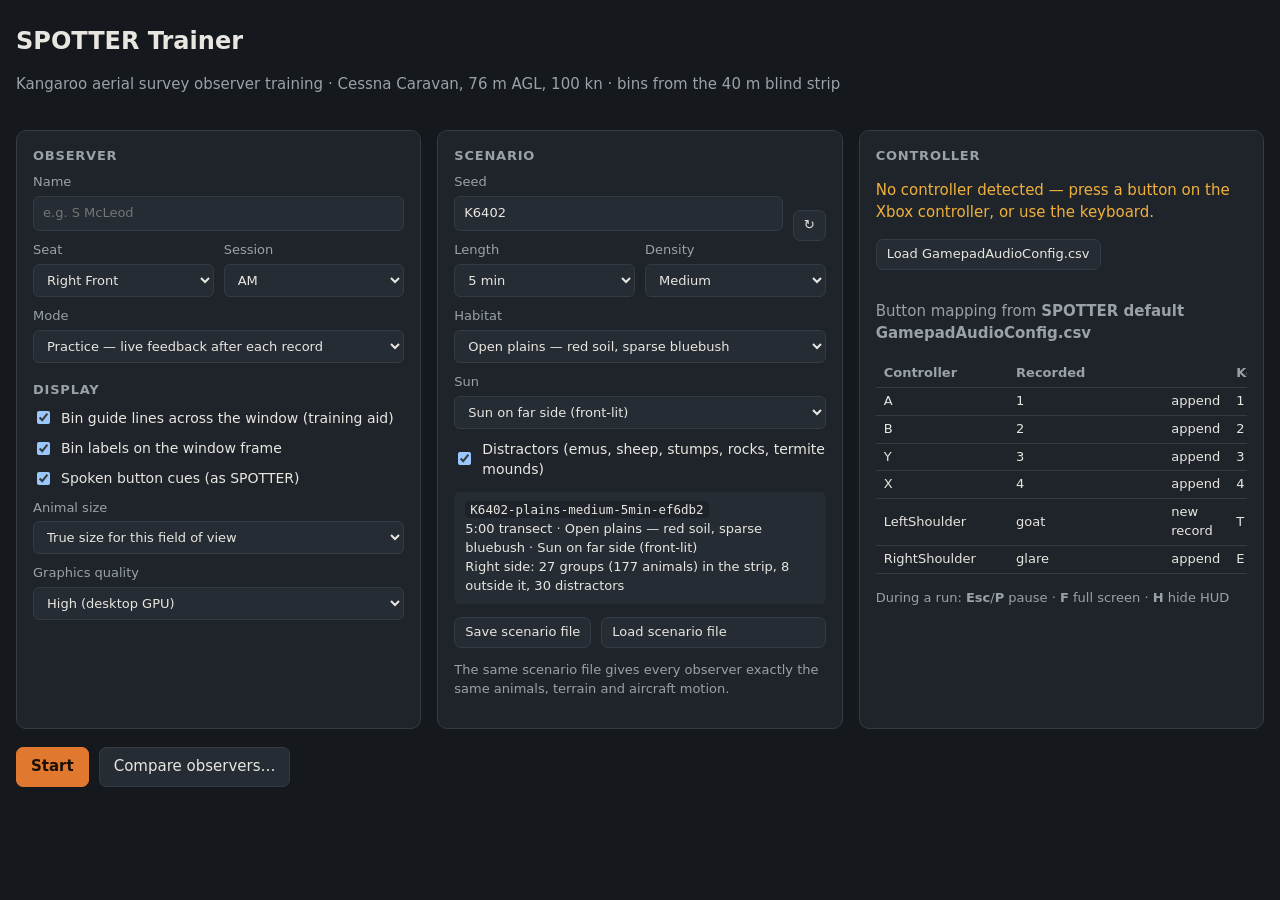
==== SPOTTER_Trainer/index.html @ 2f2038b8 "Initial commit: SPOTTER Trainer and Outback Window Seat, served by GitHub Pages Co-Authored-By: Clau" ====
<!doctype html>
<html lang="en-AU">
<head>
<meta charset="utf-8">
<meta name="viewport" content="width=device-width, initial-scale=1">
<title>SPOTTER Trainer</title>
<link rel="stylesheet" href="style.css">
</head>
<body>

<!-- ======================= SETUP ======================= -->
<main id="setup" class="screen page">
  <header class="top">
    <h1>SPOTTER Trainer</h1>
    <p class="dim">Kangaroo aerial survey observer training · Cessna Caravan, 76 m AGL, 100 kn · bins from the 40 m blind strip</p>
  </header>

  <div class="grid">
    <section class="card">
      <h2>Observer</h2>
      <label>Name <input id="f-observer" type="text" autocomplete="off" placeholder="e.g. S McLeod"></label>
      <div class="row">
        <label>Seat <select id="f-position"></select></label>
        <label>Session <select id="f-session"><option>AM</option><option>PM</option></select></label>
      </div>
      <label>Mode
        <select id="f-mode">
          <option value="practice">Practice — live feedback after each record</option>
          <option value="assessment">Assessment — results only at the end</option>
        </select>
      </label>
      <h2>Display</h2>
      <label class="check"><input id="f-guides" type="checkbox" checked> Bin guide lines across the window (training aid)</label>
      <label class="check"><input id="f-labels" type="checkbox" checked> Bin labels on the window frame</label>
      <label class="check"><input id="f-speech" type="checkbox" checked> Spoken button cues (as SPOTTER)</label>
      <label>Animal size
        <select id="f-boost">
          <option value="1">True size for this field of view</option>
          <option value="1.5">×1.5 (closer to real apparent size on a typical monitor)</option>
          <option value="2">×2 (beginner)</option>
        </select>
      </label>
      <label>Graphics quality
        <select id="f-quality"><option value="high">High (desktop GPU)</option><option value="low">Low (tablet / laptop)</option></select>
      </label>
    </section>

    <section class="card">
      <h2>Scenario</h2>
      <div class="row">
        <label class="grow">Seed <input id="f-seed" class="gen-field" type="text"></label>
        <button id="btn-new-seed" class="btn small gen-field" type="button" title="New random seed">↻</button>
      </div>
      <div class="row">
        <label>Length
          <select id="f-duration" class="gen-field">
            <option value="2">2 min</option><option value="5" selected>5 min</option><option value="10">10 min</option><option value="20">20 min</option>
          </select>
        </label>
        <label>Density
          <select id="f-density" class="gen-field">
            <option value="low">Low</option><option value="medium" selected>Medium</option><option value="high">High</option>
          </select>
        </label>
      </div>
      <label>Habitat <select id="f-habitat" class="gen-field"></select></label>
      <label>Sun <select id="f-sun" class="gen-field"></select></label>
      <label class="check"><input id="f-distractors" class="gen-field" type="checkbox" checked> Distractors (emus, sheep, stumps, rocks, termite mounds)</label>
      <p id="scenario-info" class="info"></p>
      <div class="row wrap">
        <button id="btn-dl-scenario" class="btn small" type="button">Save scenario file</button>
        <label class="btn small file">Load scenario file<input id="f-scenario-file" type="file" accept=".json"></label>
        <button id="btn-clear-scenario" class="btn small hidden" type="button">Use generator instead</button>
      </div>
      <p class="dim small">The same scenario file gives every observer exactly the same animals, terrain and aircraft motion.</p>
    </section>

    <section class="card">
      <h2>Controller</h2>
      <p id="pad-status" class="warn"></p>
      <label class="btn small file">Load GamepadAudioConfig.csv<input id="f-config-file" type="file" accept=".csv"></label>
      <div id="mapping"></div>
      <p class="dim small">During a run: <b>Esc</b>/<b>P</b> pause · <b>F</b> full screen · <b>H</b> hide HUD</p>
    </section>
  </div>

  <div class="actions">
    <button id="btn-start" class="btn primary" type="button">Start</button>
    <button id="btn-compare" class="btn" type="button">Compare observers…</button>
    <span id="setup-msg" class="msg"></span>
  </div>
</main>

<!-- ======================= SIM ======================= -->
<div id="sim" class="screen hidden">
  <div id="stage">
    <canvas id="gl"></canvas>
    <canvas id="ov"></canvas>
    <div id="hud"><span id="hud-pad"></span><span id="hud-rec">—</span><span id="hud-time"></span></div>
    <div id="toasts"></div>
    <div id="banner" class="hidden"></div>
    <div id="pause" class="hidden">
      <div class="pause-card">
        <h2>Paused</h2>
        <button id="btn-pause-resume" class="btn primary" type="button">Resume</button>
        <button id="btn-pause-end" class="btn" type="button">End and score</button>
        <button id="btn-pause-abandon" class="btn" type="button">Abandon</button>
      </div>
    </div>
  </div>
</div>

<!-- ======================= REPORT ======================= -->
<main id="report" class="screen page hidden">
  <div id="report-body"></div>
  <div class="actions">
    <button id="btn-dl-dat" class="btn" type="button">Download SPOTTER .dat</button>
    <button id="btn-dl-session" class="btn" type="button">Download session file</button>
    <button id="btn-dl-results" class="btn" type="button">Download results CSV</button>
    <button id="btn-replay" class="btn primary" type="button">Same scenario, next observer</button>
    <button id="btn-report-compare" class="btn" type="button">Compare…</button>
    <button id="btn-home" class="btn" type="button">New scenario</button>
  </div>
</main>

<!-- ======================= COMPARE ======================= -->
<main id="compare" class="screen page hidden">
  <header class="top">
    <h1>Compare observers</h1>
    <p class="dim">Load the session files (<code>.session.json</code>) from two or more observers who flew the same scenario. SPOTTER <code>.dat</code> files also work if a session or scenario file is loaded too.</p>
  </header>
  <div class="row wrap">
    <label class="btn file">Add files…<input id="f-compare-files" type="file" multiple accept=".json,.dat"></label>
    <button id="btn-compare-run" class="btn primary" type="button">Compare</button>
    <button id="btn-compare-clear" class="btn" type="button">Clear</button>
    <button id="btn-compare-back" class="btn" type="button">Back</button>
    <span id="compare-msg" class="msg"></span>
  </div>
  <ul id="compare-files" class="files"></ul>
  <div id="compare-body"></div>
</main>

<script src="vendor/three.min.js"></script>
<script src="js/core.js"></script>
<script src="js/scenario.js"></script>
<script src="js/spotter.js"></script>
<script src="js/scoring.js"></script>
<script src="js/world.js"></script>
<script src="js/overlay.js"></script>
<script src="js/app.js"></script>
</body>
</html>
---- SPOTTER_Trainer/style.css ----
:root {
  --bg: #15181c; --panel: #1f242a; --panel2: #262c33; --line: #343b44;
  --text: #e8e6e1; --dim: #9aa1a9; --accent: #e0782f; --accent2: #f09a55;
  --good: #4fc47a; --warn: #f0b03c; --bad: #f06257;
  color-scheme: dark;
}
* { box-sizing: border-box; }
html, body { margin: 0; height: 100%; background: var(--bg); color: var(--text);
  font: 15px/1.45 system-ui, -apple-system, "Segoe UI", Roboto, sans-serif; }
.hidden { display: none !important; }
.dim { color: var(--dim); }
.small { font-size: 13px; }
code { font: 12.5px ui-monospace, Consolas, monospace; background: #0003; padding: 1px 5px; border-radius: 4px; }
h1 { font-size: 24px; margin: 0 0 4px; font-weight: 650; }
h2 { font-size: 13px; text-transform: uppercase; letter-spacing: .06em; color: var(--dim); margin: 18px 0 8px; font-weight: 600; }
.card h2:first-child, section > h2:first-child { margin-top: 0; }

.page { max-width: 1280px; margin: 0 auto; padding: 24px 16px 48px; }
.top { margin-bottom: 18px; }
.grid { display: grid; grid-template-columns: repeat(auto-fit, minmax(320px, 1fr)); gap: 16px; }
.card { background: var(--panel); border: 1px solid var(--line); border-radius: 10px; padding: 16px; }
label { display: block; margin: 0 0 10px; color: var(--dim); font-size: 13px; }
label.check { display: flex; gap: 8px; align-items: center; color: var(--text); font-size: 14px; }
input[type=text], select { display: block; width: 100%; margin-top: 4px; padding: 7px 9px; border-radius: 6px;
  border: 1px solid var(--line); background: var(--panel2); color: var(--text); font: inherit; }
input:disabled, select:disabled, button:disabled { opacity: .45; }
.row { display: flex; gap: 10px; align-items: flex-end; }
.row > label { flex: 1; }
.row.wrap { flex-wrap: wrap; align-items: center; }
.grow { flex: 1; }
.info { background: var(--panel2); border-radius: 6px; padding: 9px 11px; font-size: 13px; }

.btn { display: inline-block; padding: 8px 14px; border-radius: 7px; border: 1px solid var(--line);
  background: var(--panel2); color: var(--text); font: inherit; cursor: pointer; margin: 0; }
.btn:hover { border-color: #56606b; }
.btn.small { padding: 5px 10px; font-size: 13px; }
.btn.primary { background: var(--accent); border-color: var(--accent); color: #1b0f05; font-weight: 650; }
.btn.primary:hover { background: var(--accent2); }
.btn.file { position: relative; overflow: hidden; color: var(--text); }
.btn.file input { position: absolute; inset: 0; opacity: 0; cursor: pointer; }
.actions { display: flex; gap: 10px; align-items: center; flex-wrap: wrap; margin-top: 18px; }
.msg { color: var(--dim); }
.msg.bad, .bad { color: var(--bad); }
.warn { color: var(--warn); }
.good, .ok { color: var(--good); }

.tbl { border-collapse: collapse; width: 100%; font-size: 13px; }
.tbl th, .tbl td { padding: 4px 8px; border-bottom: 1px solid var(--line); text-align: left; }
.tbl th { color: var(--dim); font-weight: 600; }
.tbl.conf td { text-align: center; min-width: 46px; }
.tbl.conf td.diag { background: #4fc47a33; }
.tbl.conf td.off { background: #f0625733; }
.tbl.groups td.good { color: var(--good); }
#mapping { max-height: 290px; overflow: auto; margin-top: 10px; }

/* ---- simulator ---- */
#sim { position: fixed; inset: 0; background: #000; display: flex; align-items: center; justify-content: center; }
#stage { position: relative; overflow: hidden; }
#stage canvas { position: absolute; left: 0; top: 0; display: block; }
#hud { position: absolute; left: 1.2%; bottom: 1.4%; display: flex; gap: 14px; align-items: center;
  background: #1d1f22d9; color: #f2efe8; padding: 6px 12px; border-radius: 8px;
  font: 600 clamp(11px, 1.35vh, 16px) ui-monospace, Consolas, monospace; }
#hud-rec { min-width: 18ch; }
#toasts { position: absolute; top: 4%; left: 50%; transform: translateX(-50%); display: flex; flex-direction: column;
  gap: 6px; align-items: center; pointer-events: none; width: 70%; }
.toast { background: #1d1f22e6; color: #fff; padding: 7px 14px; border-radius: 18px; border-left: 4px solid var(--dim);
  font-size: clamp(12px, 1.7vh, 18px); transition: opacity .5s; text-align: center; }
.toast.good { border-left-color: var(--good); }
.toast.warn { border-left-color: var(--warn); }
.toast.bad { border-left-color: var(--bad); }
.toast.fade { opacity: 0; }
#banner { position: absolute; left: 50%; top: 45%; transform: translate(-50%, -50%); background: #1d1f22e6;
  padding: 14px 26px; border-radius: 12px; font-size: clamp(14px, 2.4vh, 26px); }
#pause { position: absolute; inset: 0; background: #0009; display: flex; align-items: center; justify-content: center; }
.pause-card { background: var(--panel); padding: 22px 26px; border-radius: 12px; display: flex; gap: 10px; flex-direction: column; min-width: 240px; }

/* ---- report ---- */
.report-head { display: flex; justify-content: space-between; gap: 16px; align-items: flex-start; flex-wrap: wrap; }
.score { text-align: center; background: var(--panel); border: 1px solid var(--line); border-radius: 12px; padding: 10px 22px; }
.score .sv { font-size: 46px; font-weight: 700; color: var(--accent2); line-height: 1.1; }
.score .sl { color: var(--dim); font-size: 12px; text-transform: uppercase; letter-spacing: .06em; }
.tiles { display: grid; grid-template-columns: repeat(auto-fit, minmax(150px, 1fr)); gap: 10px; margin: 18px 0; }
.tile { background: var(--panel); border: 1px solid var(--line); border-radius: 10px; padding: 10px 12px; }
.tile .tv { font-size: 24px; font-weight: 650; }
.tile .tl { color: var(--dim); font-size: 12.5px; }
.tile .ts { color: var(--dim); font-size: 12px; margin-top: 2px; }
.cols { display: grid; grid-template-columns: repeat(auto-fit, minmax(340px, 1fr)); gap: 16px; }
section { background: var(--panel); border: 1px solid var(--line); border-radius: 10px; padding: 14px 16px; margin-top: 16px; }
.cols section { margin-top: 0; }
.chart { width: 100%; max-width: 440px; }
.chart .grid { stroke: var(--line); }
.chart .axis { fill: var(--dim); font-size: 11px; }
.chart .val { fill: var(--text); font-size: 11px; font-weight: 600; }
details summary { cursor: pointer; color: var(--dim); }
.files { list-style: none; padding: 0; }
.files li { padding: 3px 0; }
@media (max-width: 600px) { .page { padding: 16px 16px 40px; } .report-head { flex-direction: column; } }
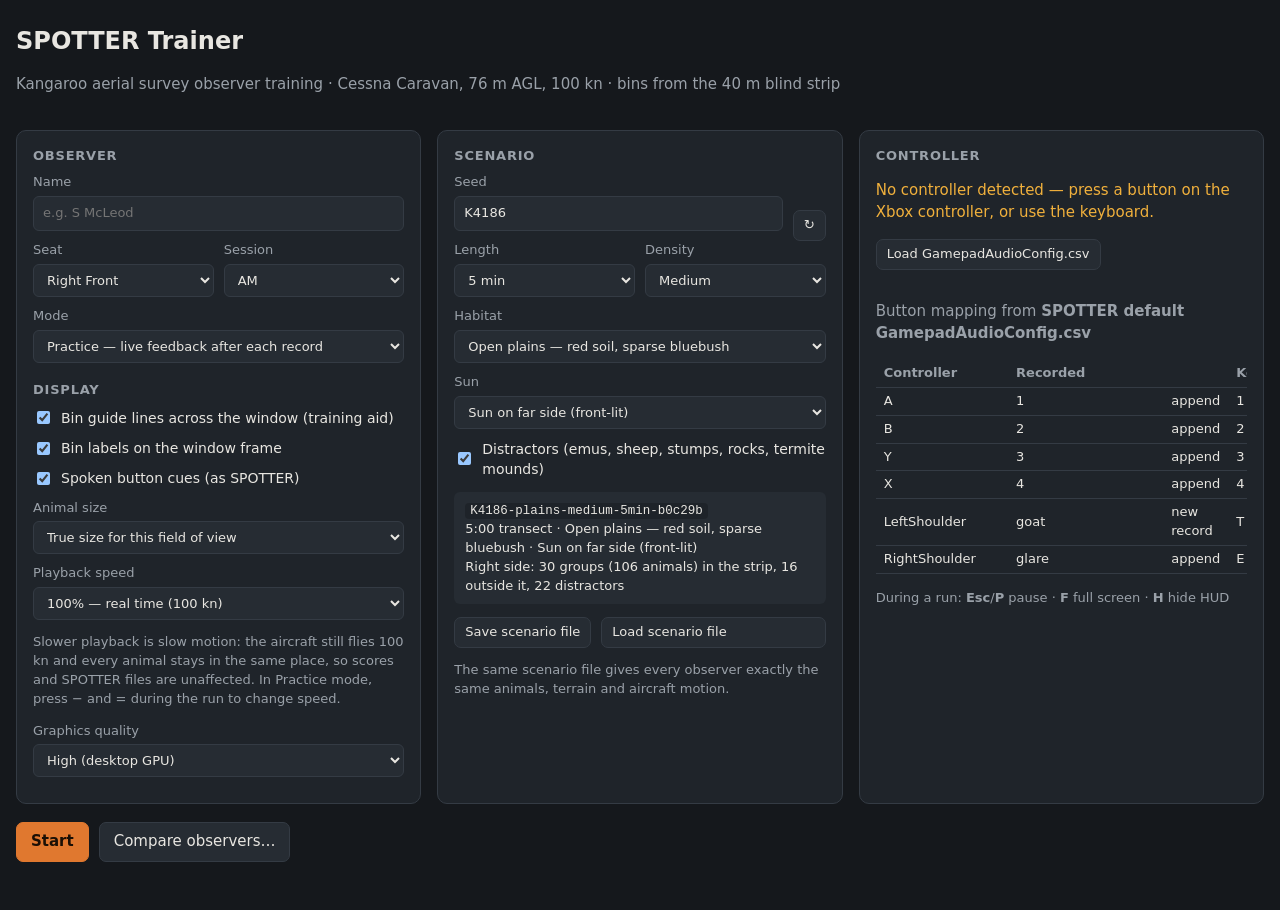
==== commit 4898d690: "Add playback-speed (slow motion) and larger animal-size training aids - Playback speed 25-100% on th" ====
--- a/SPOTTER_Trainer/index.html
+++ b/SPOTTER_Trainer/index.html
@@ -38,8 +38,22 @@
           <option value="1">True size for this field of view</option>
           <option value="1.5">×1.5 (closer to real apparent size on a typical monitor)</option>
           <option value="2">×2 (beginner)</option>
+          <option value="2.5">×2.5</option>
+          <option value="3">×3 (low-resolution screen)</option>
+          <option value="4">×4 (learning species field marks)</option>
         </select>
       </label>
+      <label>Playback speed
+        <select id="f-speed">
+          <option value="1">100% — real time (100 kn)</option>
+          <option value="0.8">80%</option>
+          <option value="0.65">65%</option>
+          <option value="0.5">50% — half speed</option>
+          <option value="0.35">35%</option>
+          <option value="0.25">25% — beginner</option>
+        </select>
+      </label>
+      <p class="dim small">Slower playback is slow motion: the aircraft still flies 100 kn and every animal stays in the same place, so scores and SPOTTER files are unaffected. In Practice mode, press − and = during the run to change speed.</p>
       <label>Graphics quality
         <select id="f-quality"><option value="high">High (desktop GPU)</option><option value="low">Low (tablet / laptop)</option></select>
       </label>
